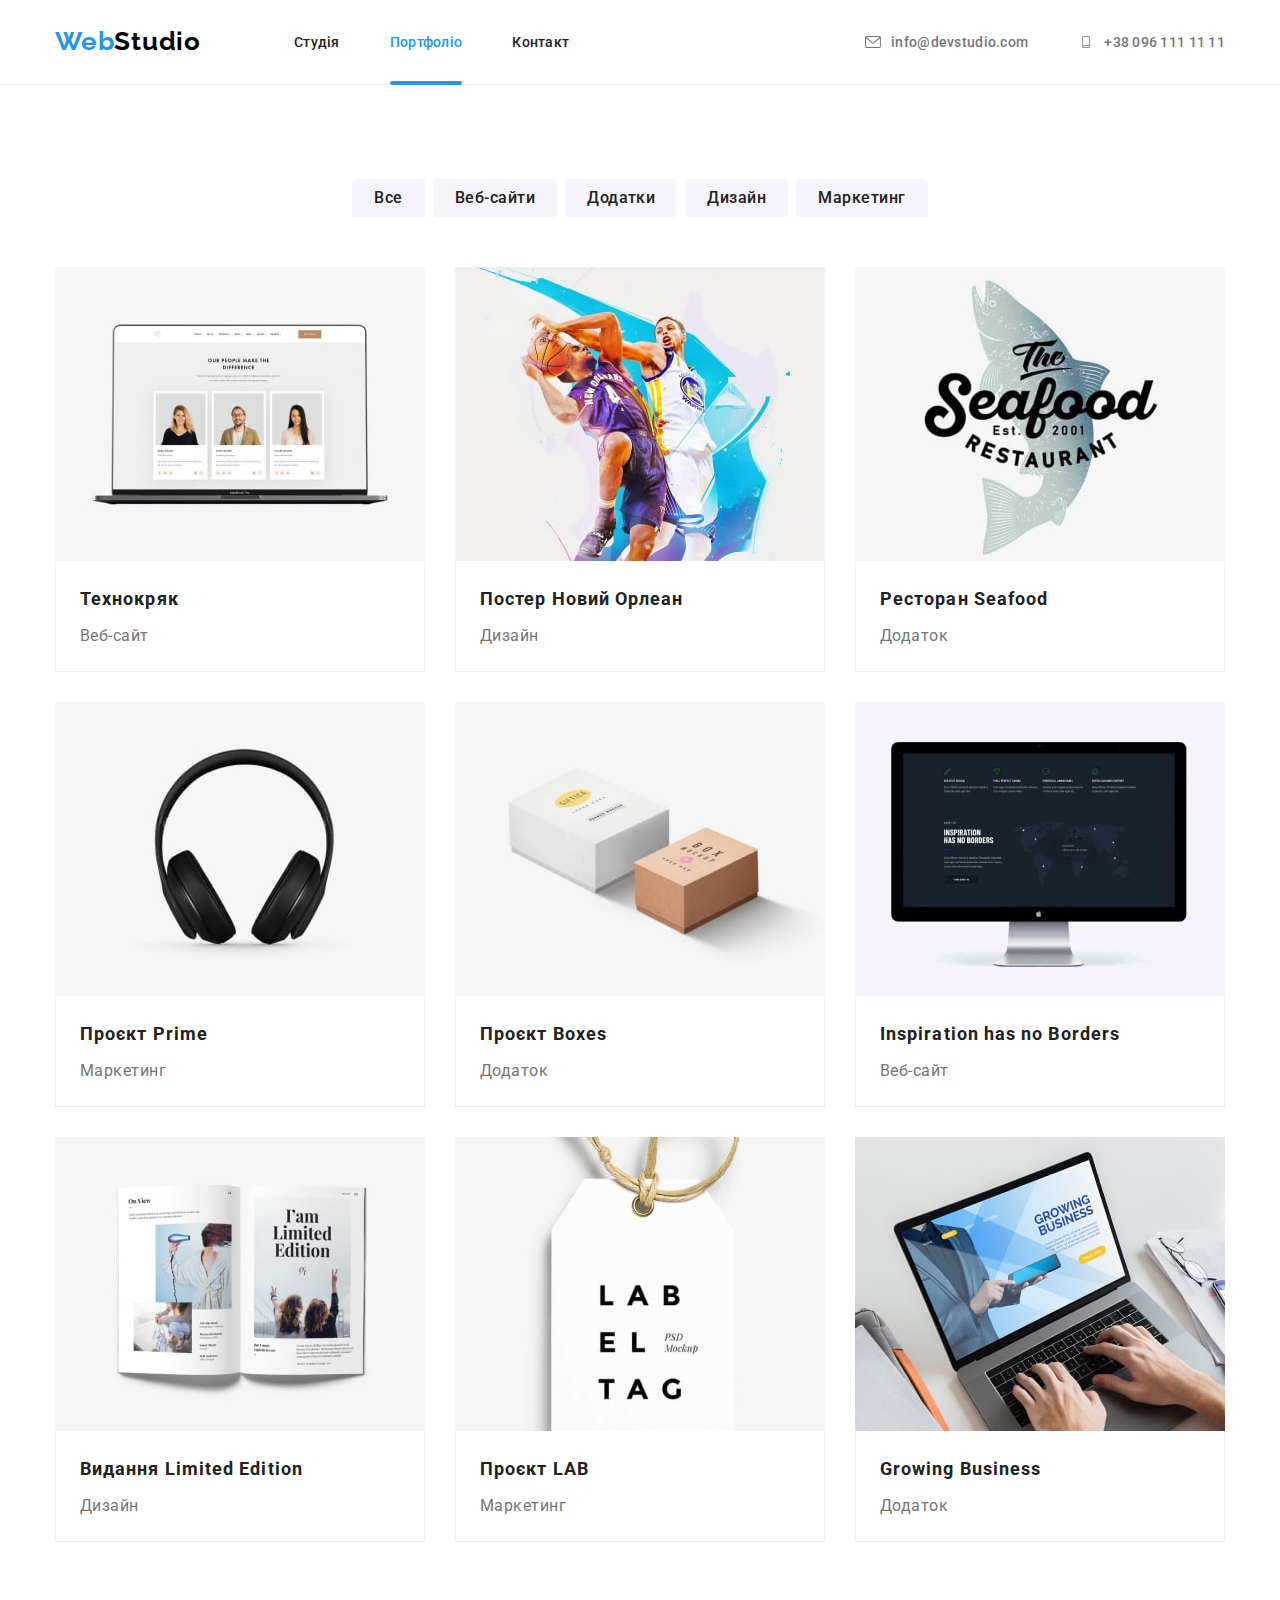
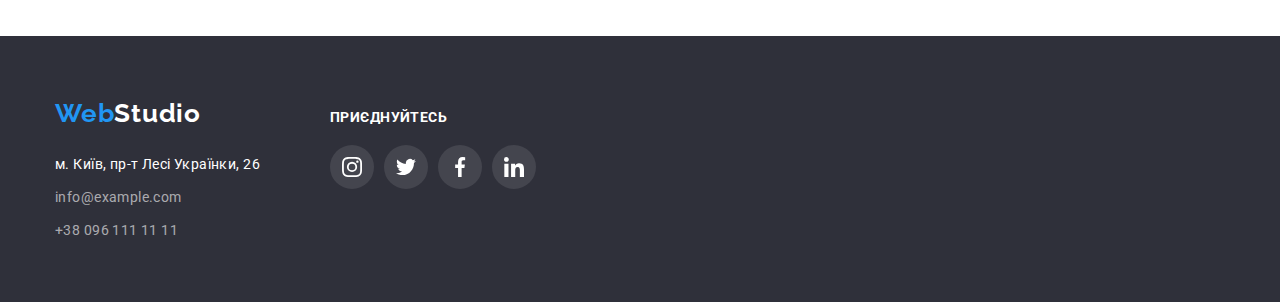
==== portfolio.html @ 0c47aa60 "start" ====
<!DOCTYPE html>
<html lang="ru">
  <head>
    <link rel="preconnect" href="https://fonts.googleapis.com" />
    <link rel="preconnect" href="https://fonts.gstatic.com" crossorigin />
    <link
      href="https://fonts.googleapis.com/css2?family=Raleway:wght@700&family=Roboto:wght@400;500;700;900&display=swap"
      rel="stylesheet"
    />
    <link
      rel="stylesheet"
      href="https://cdnjs.cloudflare.com/ajax/libs/modern-normalize/0.6.0/modern-normalize.min.css"
    />
    <link rel="stylesheet" href="./css/styles.css" />
    <meta charset="UTF-8" />
    <meta http-equiv="X-UA-Compatible" content="IE=edge" />
    <meta name="viewport" content="width=device-width, initial-scale=1.0" />
    <title>Document</title>
  </head>

  <body>
    <header class="header">
      <div class="container flex-for-header">
        <a class="logo" href="./index.html" lang="en">Web<span class="logo-accent">Studio</span></a>
        <nav class="nav">
          <ul class="link-list">
            <li class="link-name"><a class="link-item" href="./index.html">Студія</a></li>
            <li class="link-name">
              <a class="link-item current" href="./portfolio.html">Портфоліо</a>
            </li>
            <li class="link-name"><a class="link-item" href="./">Контакт</a></li>
          </ul>
        </nav>
        <ul class="contact-list">
          <li class="contact-name">
            <a class="contact-item" href="mailto:info@devstudio.com"
              ><svg class="contact-icon" width="16" height="12">
                <use href="./images/icons.svg#icon-envelope"></use></svg
              >info@devstudio.com</a
            >
          </li>
          <li class="contact-name">
            <a class="contact-item" href="tel:+380961111111"
              ><svg class="contact-icon" width="16" height="12">
                <use href="./images/icons.svg#icon-smartphone"></use></svg
              >+38 096 111 11 11</a
            >
          </li>
        </ul>
      </div>
    </header>

    <main>
      <section class="examples">
        <div class="container">
          <h1 class="visually-hidden">Фільтр</h1>

          <ul class="filter-list">
            <li class="filter-item"><button type="button" class="filter-button">Все</button></li>

            <li class="filter-item">
              <button type="button" class="filter-button">Веб-сайти</button>
            </li>

            <li class="filter-item">
              <button type="button" class="filter-button">Додатки</button>
            </li>

            <li class="filter-item"><button type="button" class="filter-button">Дизайн</button></li>

            <li class="filter-item">
              <button type="button" class="filter-button">Маркетинг</button>
            </li>
          </ul>

          <h2 class="examples visually-hidden">Приклади</h2>

          <ul class="examples-list">
            <li class="example-demo">
              <a class="example-demo-link" href="/">
                <div class="thumb-example">
                  <img src="./images/examples/technokriak.jpg" alt="Технокряк" width="370" />
                  <p class="about-example">
                    Технокряк пропонує комплексні рішення з різним рівнем функціоналу та сервісів.
                    Все це дозволить відвідувачу отримати вичерпні відомості про компанію чи
                    приватну особу.
                  </p>
                </div>
                <div class="example-div">
                  <h3 class="example-title">Технокряк</h3>
                  <p class="example-text">Веб-сайт</p>
                </div>
              </a>
            </li>

            <li class="example-demo">
              <a class="example-demo-link" href="/">
                <div class="thumb-example">
                  <img src="./images/examples/poster.jpg" alt="Постер" width="370" />
                  <p class="about-example">
                    Новий Орлеан пропонує комплексні рішення з різним рівнем функціоналу та
                    сервісів. Все це дозволить відвідувачу отримати вичерпні відомості про компанію
                    чи приватну особу.
                  </p>
                </div>
                <div class="example-div">
                  <h3 class="example-title">Постер Новий Орлеан</h3>
                  <p class="example-text">Дизайн</p>
                </div>
              </a>
            </li>

            <li class="example-demo">
              <a class="example-demo-link" href="/">
                <div class="thumb-example">
                  <img src="./images/examples/restaurant.jpg" alt="Ресторан" width="370" />
                  <p class="about-example">
                    Ресторан пропонує комплексні рішення з різним рівнем функціоналу та сервісів.
                    Все це дозволить відвідувачу отримати вичерпні відомості про компанію чи
                    приватну особу.
                  </p>
                </div>
                <div class="example-div">
                  <h3 class="example-title">Ресторан Seafood</h3>
                  <p class="example-text">Додаток</p>
                </div>
              </a>
            </li>

            <li class="example-demo">
              <a class="example-demo-link" href="/">
                <div class="thumb-example">
                  <img src="./images/examples/earphones.jpg" alt="Проект Прайм" width="370" />
                  <p class="about-example">
                    Проєкт Prime пропонує комплексні рішення з різним рівнем функціоналу та
                    сервісів. Все це дозволить відвідувачу отримати вичерпні відомості про компанію
                    чи приватну особу.
                  </p>
                </div>
                <div class="example-div">
                  <h3 class="example-title">Проєкт Prime</h3>
                  <p class="example-text">Маркетинг</p>
                </div>
              </a>
            </li>

            <li class="example-demo">
              <a class="example-demo-link" href="/">
                <div class="thumb-example">
                  <img src="./images/examples/boxes.jpg" alt="Проект Коробочки" width="370" />
                  <p class="about-example">
                    Проєкт Boxes пропонує комплексні рішення з різним рівнем функціоналу та
                    сервісів. Все це дозволить відвідувачу отримати вичерпні відомості про компанію
                    чи приватну особу.
                  </p>
                </div>
                <div class="example-div">
                  <h3 class="example-title">Проєкт Boxes</h3>
                  <p class="example-text">Додаток</p>
                </div>
              </a>
            </li>

            <li class="example-demo">
              <a class="example-demo-link" href="/">
                <div class="thumb-example">
                  <img
                    src="./images/examples/noborders.jpg"
                    alt="Изображение монитора"
                    width="370"
                  />
                  <p class="about-example">
                    Inspiration has no Borders пропонує комплексні рішення з різним рівнем
                    функціоналу та сервісів. Все це дозволить відвідувачу отримати вичерпні
                    відомості про компанію чи приватну особу.
                  </p>
                </div>
                <div class="example-div">
                  <h3 class="example-title">Inspiration has no Borders</h3>
                  <p class="example-text">Веб-сайт</p>
                </div>
              </a>
            </li>

            <li class="example-demo">
              <a class="example-demo-link" href="/">
                <div class="thumb-example">
                  <img src="./images/examples/edition.jpg" alt="Издание" width="370" />
                  <p class="about-example">
                    Видання пропонує комплексні рішення з різним рівнем функціоналу та сервісів. Все
                    це дозволить відвідувачу отримати вичерпні відомості про компанію чи приватну
                    особу.
                  </p>
                </div>
                <div class="example-div">
                  <h3 class="example-title">Видання Limited Edition</h3>
                  <p class="example-text">Дизайн</p>
                </div>
              </a>
            </li>

            <li class="example-demo">
              <a class="example-demo-link" href="/">
                <div class="thumb-example">
                  <img src="./images/examples/lab.jpg" alt="Проект ЛАБ" width="370" />
                  <p class="about-example">
                    Проєкт LAB пропонує комплексні рішення з різним рівнем функціоналу та сервісів.
                    Все це дозволить відвідувачу отримати вичерпні відомості про компанію чи
                    приватну особу.
                  </p>
                </div>
                <div class="example-div">
                  <h3 class="example-title">Проєкт LAB</h3>
                  <p class="example-text">Маркетинг</p>
                </div>
              </a>
            </li>

            <li class="example-demo">
              <a class="example-demo-link" href="/">
                <div class="thumb-example">
                  <img src="./images/examples/growing.jpg" alt="Изображение ноутбука" width="370" />
                  <p class="about-example">
                    Growing Business пропонує комплексні рішення з різним рівнем функціоналу та
                    сервісів. Все це дозволить відвідувачу отримати вичерпні відомості про компанію
                    чи приватну особу.
                  </p>
                </div>
                <div class="example-div">
                  <h3 class="example-title">Growing Business</h3>
                  <p class="example-text">Додаток</p>
                </div>
              </a>
            </li>
          </ul>
        </div>
      </section>
    </main>

    <footer class="footer">
      <div class="container flex-for-footer">
        <div class="footer-with-address">
          <a class="logo footer-logo" href="./index.html" lang="en"
            >Web<span class="footer-logo-accent">Studio</span>
          </a>
          <address class="footer-address">
            <p class="footer-address-text physical">м. Київ, пр-т Лесі Українки, 26</p>
            <ul class="footer-address-list">
              <li class="footer-address-item">
                <a class="footer-address-text mail" href="mailto:info@devstudio.com"
                  >info@example.com</a
                >
              </li>
              <li class="footer-address-item">
                <a class="footer-address-text phone" href="tel:+380961111111">+38 096 111 11 11</a>
              </li>
            </ul>
          </address>
        </div>
        <div class="footer-with-caller">
          <h3 class="footer-caller">Приєднуйтесь</h3>
          <ul class="footer-caller-list">
            <li class="footer-caller-item">
              <a href="" class="footer-caller-link"
                ><svg class="footer-caller-icon" width="20" height="20">
                  <use href="./images/icons.svg#icon-instagram"></use></svg
              ></a>
            </li>
            <li class="footer-caller-item">
              <a href="" class="footer-caller-link"
                ><svg class="footer-caller-icon" width="20" height="20">
                  <use href="./images/icons.svg#icon-twitter"></use></svg
              ></a>
            </li>
            <li class="footer-caller-item">
              <a href="" class="footer-caller-link"
                ><svg class="footer-caller-icon" width="20" height="20">
                  <use href="./images/icons.svg#icon-facebook"></use></svg
              ></a>
            </li>
            <li class="footer-caller-item">
              <a href="" class="footer-caller-link"
                ><svg class="footer-caller-icon" width="20" height="20">
                  <use href="./images/icons.svg#icon-linkedin"></use></svg
              ></a>
            </li>
          </ul>
        </div>
      </div>
    </footer>
  </body>
</html>
---- css/styles.css ----
/* :root спільний для обох сторінок */

:root {
  --primary-text-color: #212121;
  --secondary-text-color: #757575;
  --tertiary-text-color: #ffffff;
  --logo-text-color: #2196f3;
  --accent-color: #000000;
  --active-link-color: #2196f3;
  --active-link-hero-color: #188ce8;
  --footer-address-text-color: #ffffff99;
  --primary-background-color: #ffffff;
  --secondary-background-color: #2f303a;
  --tertiary-background-color: #f5f4fa;
  --primary-border-features: 1px solid #ececec;
  --secondary-border-features: 1px solid #eeeeee;
}

/* body спільний для обох сторінок */

body {
  color: var(--primary-background-color);
  font-family: 'Roboto', sans-serif;
}

h1,
h2,
h3,
h4,
p {
  margin: 0;
  padding: 0;
}

ul,
li {
  margin: 0;
  padding: 0;
  list-style: none;
}

img {
  display: block;
  max-width: 100%;
  height: auto;
}

.visually-hidden {
  position: absolute;
  white-space: nowrap;
  width: 1px;
  height: 1px;
  overflow: hidden;
  border: 0;
  padding: 0;
  clip: rect(0 0 0 0);
  clip-path: inset(50%);
  margin: -1px;
}

/* Загальний контейнер */

.container {
  width: 100%;
  width: 1200px;
  margin: 0 auto;
  padding: 0 15px;
}

/* Header спільний для обох сторінок */

.header {
  border-bottom: var(--primary-border-features);
}

.flex-for-header {
  display: flex;
  align-items: center;
}

.logo {
  font-family: 'Raleway', sans-serif;
  font-weight: 700;
  font-size: 26px;
  line-height: calc(35.96 / 26);
  letter-spacing: 0.03em;
  color: var(--logo-text-color);
  text-decoration: none;
  margin: 0 93px 0 0;
  padding: 24px 0;
}

.logo-accent {
  color: var(--accent-color);
}

.nav {
  margin-right: auto;
  padding: 0;
}

.link-list {
  display: flex;
  align-items: center;
  margin: 0;
  padding: 0;
}

.link-item {
  font-weight: 500;
  font-size: 14px;
  line-height: calc(16 / 14);
  letter-spacing: 0.02em;
  color: var(--primary-text-color);
  text-decoration: none;

  display: block;
  padding-top: 32px;
  padding-bottom: 32px;

  transition: color 250ms cubic-bezier(0.4, 0, 0.2, 1);
}

.link-name {
  position: relative;
}

.link-name:not(:last-child) {
  margin-right: 50px;
}

.link-item:hover,
.link-item:focus {
  color: var(--active-link-color);
}

.link-item.current {
  color: var(--active-link-color);
}

.link-item.current::after {
  content: '';
  position: absolute;
  bottom: -3px;
  left: 0;

  width: 100%;
  height: 4px;
  border-radius: 2px;
  background-color: var(--active-link-color);
}

.contact-list {
  display: flex;
  justify-content: center;
  align-items: center;
}

.contact-icon {
  margin-right: 10px;
  fill: var(--secondary-text-color);
  transition: fill 250ms cubic-bezier(0.4, 0, 0.2, 1);
}

.contact-item {
  display: flex;
  align-items: center;
  justify-content: center;
  font-weight: 500;
  font-size: 14px;
  line-height: calc(16 / 14);
  letter-spacing: 0.02em;
  color: var(--secondary-text-color);
  text-decoration: none;
  transition: color 250ms cubic-bezier(0.4, 0, 0.2, 1);
}

.contact-item:hover,
.contact-item:focus {
  color: var(--active-link-color);
}

.contact-item:hover .contact-icon,
.contact-item:focus .contact-icon {
  fill: currentColor;
}

.contact-name:not(:last-child) {
  margin-right: 50px;
}

/* Сторінка "Студія" */

.hero,
.footer {
  background-color: var(--secondary-background-color);
}

.hero {
  padding: 200px 0;
  margin: auto;
  max-width: 1600px;
  background-image: linear-gradient(rgba(47, 48, 58, 0.4), rgba(47, 48, 58, 0.4)),
    url(../images/bg-hero/bg-hero-img.jpg);
  background-repeat: no-repeat;
  background-position: center;
  background-size: cover;
}

.hero-title {
  margin: 0 auto 30px;

  font-weight: 900;
  font-size: 44px;
  line-height: calc(60 / 44);
  text-align: center;
  letter-spacing: 0.06em;
  text-transform: uppercase;
  color: var(--tertiary-text-color);
}
.hero-button {
  display: flex;

  margin: 0 auto;
  padding: 10px 32px;

  font-family: inherit;
  font-weight: 700;
  font-size: 16px;
  line-height: calc(30 / 16);
  align-items: center;
  text-align: center;
  letter-spacing: 0.06em;
  color: var(--tertiary-text-color);
  background-color: var(--active-link-color);
  cursor: pointer;
  border: transparent;
  border-radius: 4px;

  transition: background-color 250ms cubic-bezier(0.4, 0, 0.2, 1);
}

.hero-button:hover,
.hero-button:focus {
  background-color: var(--active-link-hero-color);
}

.benefits {
  padding-top: 94px;
  margin: 0 auto;
}

.benefit-list {
  display: flex;
  gap: 30px;
}

.benefit-div {
  display: flex;
  align-items: center;
  justify-content: center;
  width: 270px;
  height: 120px;
  background-color: var(--tertiary-background-color);
}

.benefit-title {
  font-weight: 700;
  font-size: 14px;
  line-height: 1.17;
  letter-spacing: 0.03em;
  text-transform: uppercase;
  color: var(--primary-text-color);
  margin-top: 30px;
  margin-bottom: 10px;
}
.benefit-text {
  font-size: 14px;
  line-height: calc(24 / 14);
  letter-spacing: 0.03em;
  color: var(--secondary-text-color);
}
.activities {
  padding: 94px 0;
}

.activities-title {
  font-weight: 700;
  font-size: 36px;
  line-height: calc(42.19 / 36);
  text-align: center;
  letter-spacing: 0.03em;
  color: var(--primary-text-color);

  margin: 0 auto 50px;
}

.activities-list {
  display: flex;
  margin-top: 50px;
  gap: 30px;
}

.activities-thumb {
  position: relative;
}

.activities-text {
  position: absolute;
  bottom: 0;

  display: flex;
  align-items: center;
  justify-content: center;

  font-weight: 700;
  font-size: 14px;
  line-height: calc(16 / 14);
  letter-spacing: 0.03em;
  text-transform: uppercase;
  width: 100%;
  height: 70px;

  color: var(--tertiary-text-color);
  background-color: rgba(47, 48, 58, 0.8);
}

.teem {
  padding: 94px 0;

  background-color: var(--tertiary-background-color);
}
.teem-title,
.clients-title {
  margin: 0 auto 50px;

  font-weight: 700;
  font-size: 36px;
  line-height: calc(42.19 / 36);
  text-align: center;
  letter-spacing: 0.03em;
  color: var(--primary-text-color);
}

.teem-list {
  display: flex;
  justify-content: center;
  gap: 30px;
}

.teem-card {
  background: var(--primary-background-color);
  box-shadow: 0px 1px 3px rgba(0, 0, 0, 0.12), 0px 1px 1px rgba(0, 0, 0, 0.14),
    0px 2px 1px rgba(0, 0, 0, 0.2);
  border-radius: 0px 0px 4px 4px;
}

.teem-member {
  margin-bottom: 10px;

  font-weight: 500;
  font-size: 16px;
  line-height: calc(18.75 / 16);
  text-align: center;
  letter-spacing: 0.03em;
  color: var(--primary-text-color);
}
.teem-member-text {
  font-size: 16px;
  line-height: calc(18.75 / 16);
  text-align: center;
  letter-spacing: 0.03em;
  color: var(--secondary-text-color);
  margin-bottom: 16px;
}

.teem-div {
  padding: 30px 0;
}

.teem-soc-list {
  display: flex;
  justify-content: center;

  gap: 10px;
}

.teem-soc-link {
  display: flex;
  align-items: center;
  justify-content: center;

  width: 44px;
  height: 44px;
  border-radius: 50%;

  transition: background-color 250ms cubic-bezier(0.4, 0, 0.2, 1);
}

.teem-soc-link:hover,
.teem-soc-link:focus {
  background-color: var(--active-link-color);
}

.teem-soc-link:hover .teem-soc-icon,
.teem-soc-link:focus .teem-soc-icon {
  fill: var(--tertiary-text-color);
}

.teem-soc-icon {
  fill: #afb1b8;
  transition: fill 250ms cubic-bezier(0.4, 0, 0.2, 1);
}

.clients {
  padding: 94px 0;
}

.clients-list {
  display: flex;
  justify-content: center;
  align-items: center;

  gap: 30px;
}

.clients-link {
  display: flex;
  align-items: center;
  justify-content: center;
  width: 170px;
  height: 92px;
  background: var(--primary-background-color);
  border: 1px solid #afb1b8;
  border-radius: 4px;
  transition: border 250ms cubic-bezier(0.4, 0, 0.2, 1);
}

.clients-icon {
  fill: #afb1b8;
  transition: fill 250ms cubic-bezier(0.4, 0, 0.2, 1);
}

.clients-link:hover,
.clients-link:focus {
  border: 1px solid var(--active-link-color);
}

.clients-link:hover .clients-icon,
.clients-link:focus .clients-icon {
  fill: var(--active-link-color);
}

.backdrop {
  position: fixed;
  top: 0;
  left: 0;
  width: 100%;
  height: 100%;
  background-color: rgba(0, 0, 0, 0.2);
  opacity: 1;
  visibility: visible;
  transition: opacity 250ms cubic-bezier(0.4, 0, 0.2, 1),
    visibility 250ms cubic-bezier(0.4, 0, 0.2, 1);
}

.backdrop.is-hidden {
  visibility: hidden;
  opacity: 0;
  pointer-events: none;
}

.backdrop.is-hidden .modal {
  transform: translate(-50%, -50%) scale(2);
  opacity: 0;
}

.modal {
  position: absolute;
  top: 50%;
  left: 50%;

  height: 581px;
  width: 528px;

  transform: translate(-50%, -50%) scale(1);
  transition: transform 250ms cubic-bezier(0.4, 0, 0.2, 1),
    opacity 250ms cubic-bezier(0.4, 0, 0.2, 1);

  box-shadow: 0px 1px 3px rgba(0, 0, 0, 0.12), 0px 1px 1px rgba(0, 0, 0, 0.14),
    0px 2px 1px rgba(0, 0, 0, 0.2);
  border-radius: 4px;

  background-color: var(--primary-background-color);
  opacity: 1;
}

.close-button-modal {
  display: flex;
  margin: 8px 8px 0 auto;
  border: 1px solid #0000001a;
  background-color: var(--primary-background-color);

  padding: 10px;
  cursor: pointer;
  border-radius: 50%;
}

/* Строрінка Портфоліо */

.filter-list {
  display: flex;
  justify-content: center;
  margin-bottom: 50px;
  gap: 8px;
}

.filter-button {
  font-family: inherit;
  font-weight: 500;
  font-size: 16px;
  line-height: calc(26 / 16);
  text-align: center;
  letter-spacing: 0.03em;
  color: var(--primary-text-color);
  background-color: var(--tertiary-background-color);
  border: 1px transparent;
  border-radius: 4px;
  cursor: pointer;

  margin: 0 auto;
  padding: 6px 22px;

  transition: background-color 250ms cubic-bezier(0.4, 0, 0.2, 1),
    color 250ms cubic-bezier(0.4, 0, 0.2, 1), box-shadow 250ms cubic-bezier(0.4, 0, 0.2, 1);
}

.filter-button:hover,
.filter-button:focus {
  color: var(--tertiary-text-color);
  background-color: var(--active-link-color);
  box-shadow: 0px 4px 4px rgba(0, 0, 0, 0.25);
}

.examples {
  padding: 94px 0;
}

.thumb-example {
  position: relative;
  overflow: hidden;
}

.about-example {
  position: absolute;
  top: 0;
  left: 0;

  width: 100%;
  height: 100%;
  padding: 63px 24px;

  font-size: 18px;
  line-height: calc(28 / 18);
  letter-spacing: 0.03em;

  color: var(--tertiary-text-color);
  background-color: rgba(33, 150, 243, 0.9);

  transform: translateY(100%);
  transition: transform 250ms cubic-bezier(0.4, 0, 0.2, 1);
  opacity: 0;
}

.example-demo-link:hover .about-example,
.example-demo-link:focus .about-example {
  transform: translateY(0);
  opacity: 1;
}

.example-div {
  padding: 20px 24px;
  border-bottom: var(--secondary-border-features);
  border-left: var(--secondary-border-features);
  border-right: var(--secondary-border-features);
}

.examples-list {
  display: flex;
  flex-wrap: wrap;
  gap: 30px;
}

.example-demo {
  background: var(--primary-background-color);

  flex-basis: calc((100% - 2 * 30px) / 3);
}

.example-demo-link:hover,
.example-demo-link:focus {
  box-shadow: 0px 4px 4px rgba(0, 0, 0, 0.25);
}

.example-demo-link {
  display: block;
  text-decoration: none;
  transition: box-shadow 250ms cubic-bezier(0.4, 0, 0.2, 1);
}

.example-title {
  font-weight: 700;
  font-size: 18px;
  line-height: calc(36 / 18);
  letter-spacing: 0.06em;
  height: 36px;
  color: var(--primary-text-color);
}

.example-text {
  font-size: 16px;
  line-height: calc(30 / 16);
  letter-spacing: 0.03em;
  color: var(--secondary-text-color);
  margin-top: 4px;
}

/* Footer спільний для обох сторінок */

.footer {
  padding: 60px 0;
}

.flex-for-footer {
  display: flex;
  align-items: baseline;
}

.footer-with-address {
  margin-right: 70px;
}

.footer-logo {
  padding: 0;
  margin: 0;
}

.footer-logo-accent {
  color: var(--tertiary-text-color);
}

.footer-address {
  margin-top: 20px;
}

.footer-address-list {
  margin-top: 9px;
}

.footer-address-item:last-child {
  margin-top: 9px;
}

.footer-address-text {
  font-style: normal;
  font-size: 14px;
  line-height: calc(24 / 14);
  letter-spacing: 0.03em;
  color: var(--footer-address-text-color);
  text-decoration: none;
}

.physical {
  color: var(--tertiary-text-color);
}

.footer-caller {
  font-weight: 700;
  font-size: 14px;
  line-height: calc(16 / 14);
  letter-spacing: 0.03em;
  text-transform: uppercase;
  color: var(--tertiary-text-color);

  margin-bottom: 20px;
}

.footer-caller-list {
  display: flex;
  justify-content: center;

  gap: 10px;
}

.footer-caller-link {
  display: flex;
  align-items: center;
  justify-content: center;

  width: 44px;
  height: 44px;
  border-radius: 50%;
  background-color: #ffffff1a;

  transition: background-color 250ms cubic-bezier(0.4, 0, 0.2, 1);
}

.footer-caller-link:hover,
.footer-caller-link:focus {
  background-color: var(--active-link-color);
}

.footer-caller-icon {
  fill: var(--tertiary-text-color);
}
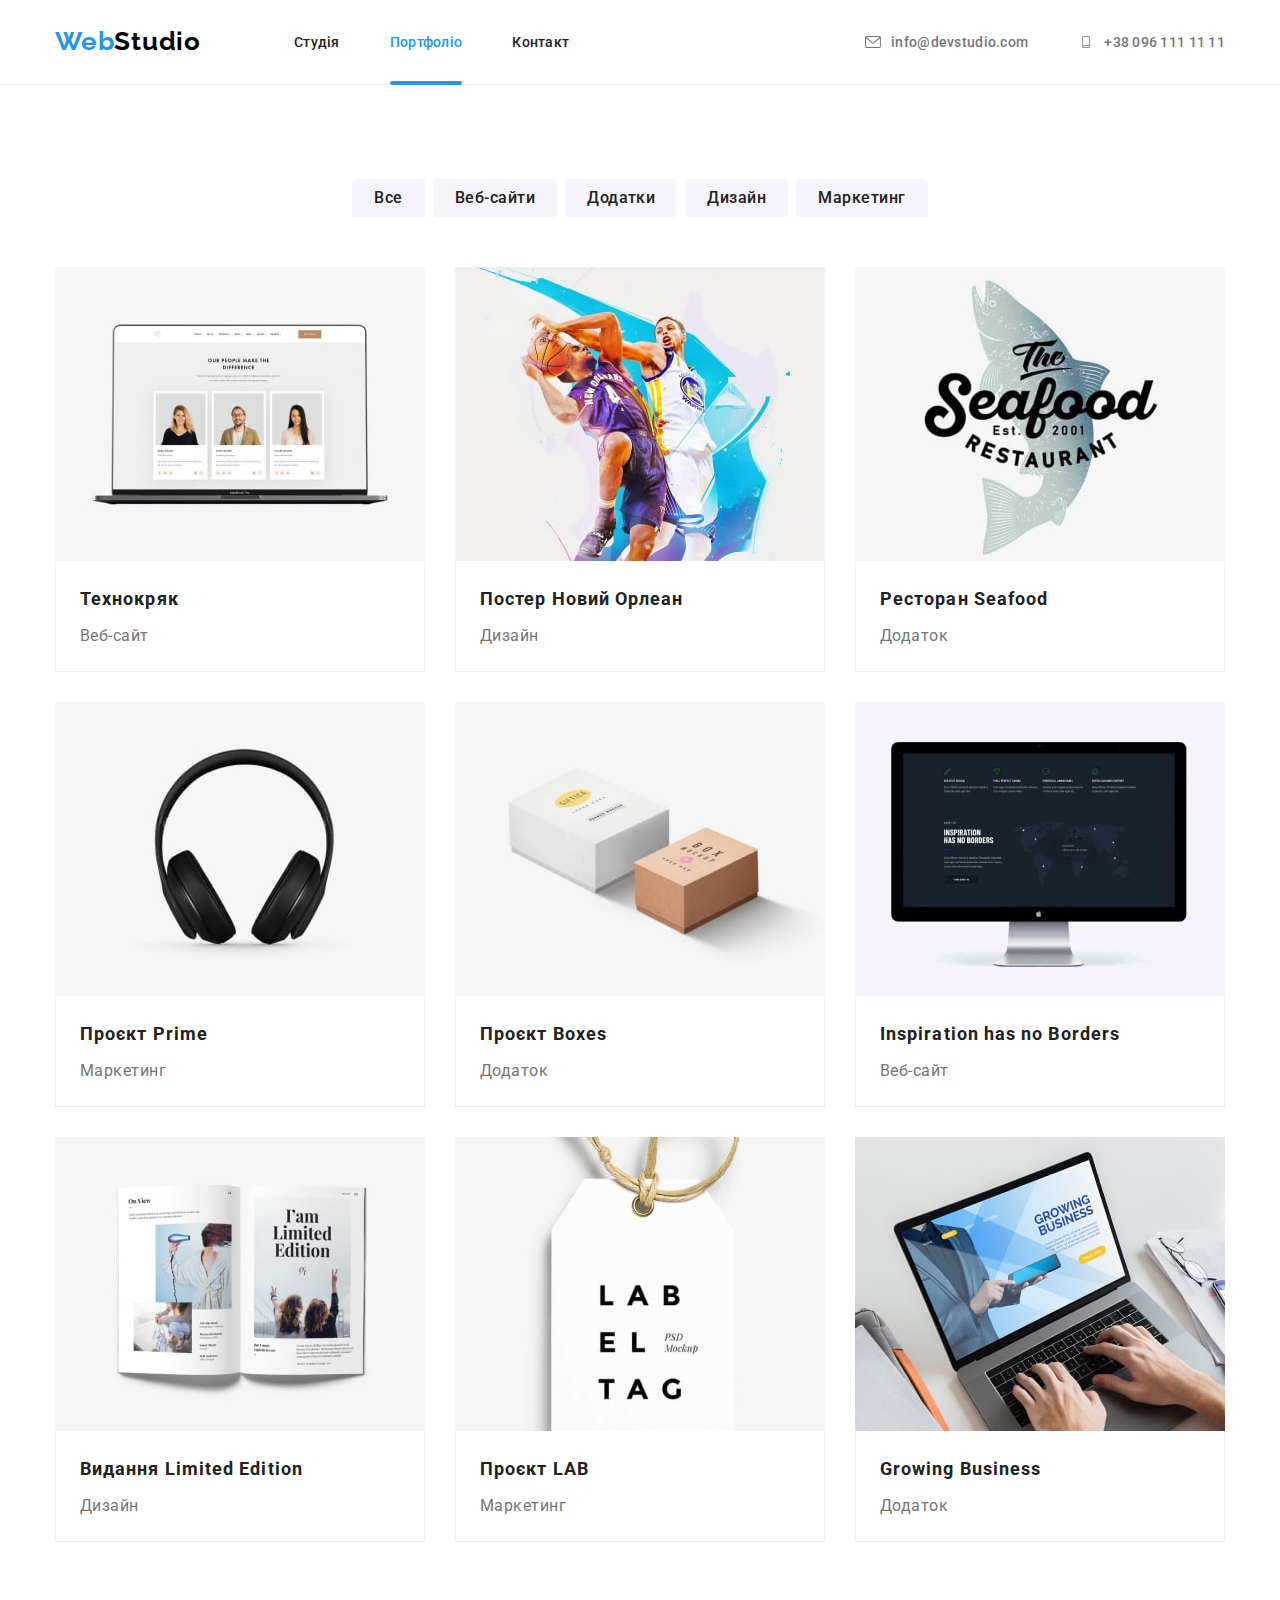
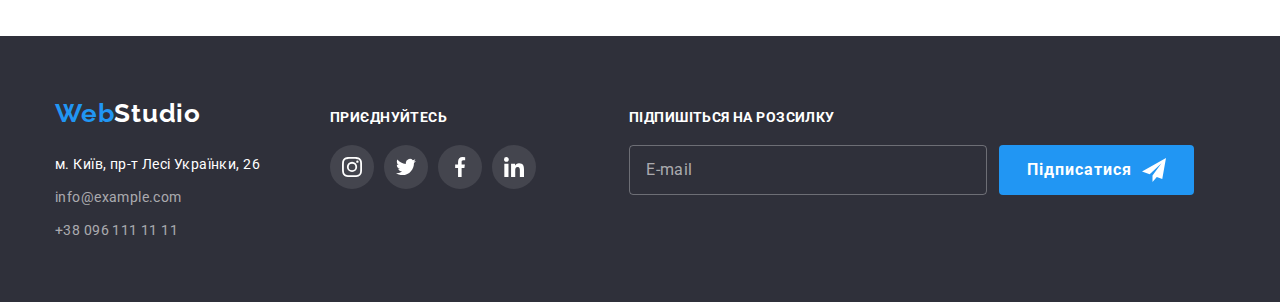
==== commit 449af91a: "footer to portfolio added" ====
--- a/portfolio.html
+++ b/portfolio.html
@@ -286,6 +286,28 @@
             </li>
           </ul>
         </div>
+
+        <div class="footer-with-subscription">
+          <h3 class="footer-caller">Підпишіться на розсилку</h3>
+          <form class="user-email-form">
+            <div class="user-email-div">
+              <label for="user_email"></label>
+              <input
+                class="subcription-email"
+                type="email"
+                name="email"
+                id="user_email"
+                placeholder="E-mail"
+              />
+              <button type="submit" class="subscription-btn">
+                Підписатися
+                <svg class="send-icon" width="24" height="24">
+                  <use href="./images/icons.svg#icon-icon-send-airplane"></use>
+                </svg>
+              </button>
+            </div>
+          </form>
+        </div>
       </div>
     </footer>
   </body>
--- a/css/styles.css
+++ b/css/styles.css
@@ -19,7 +19,6 @@
 /* body спільний для обох сторінок */
 
 body {
-  color: var(--primary-background-color);
   font-family: 'Roboto', sans-serif;
 }
 
@@ -58,6 +57,13 @@
   margin: -1px;
 }
 
+input,
+textarea {
+  margin: 0;
+  padding: 0;
+  outline: none;
+}
+
 /* Загальний контейнер */
 
 .container {
@@ -506,6 +512,180 @@
   border-radius: 50%;
 }
 
+.close-button-icon {
+  transition: fill 250ms cubic-bezier(0.4, 0, 0.2, 1);
+}
+
+.close-button-icon:hover,
+.close-button-icon:focus {
+  fill: var(--active-link-color);
+}
+
+.modal-title {
+  font-weight: 700;
+  font-size: 20px;
+  line-height: calc(23 / 20);
+  text-align: center;
+  letter-spacing: 0.03em;
+  margin-bottom: 12px;
+
+  color: var(--primary-text-color);
+}
+
+.modal-form {
+  width: 448px;
+  margin-left: auto;
+  margin-right: auto;
+  padding: 0;
+}
+
+.form-div {
+  display: flex;
+  flex-direction: column;
+
+  position: relative;
+}
+
+.user-icon {
+  position: absolute;
+  bottom: 22px;
+  left: 12px;
+  transition: fill 250ms cubic-bezier(0.4, 0, 0.2, 1);
+}
+
+.form-input:focus + .user-icon,
+.form-input:hover + .user-icon {
+  fill: var(--active-link-color);
+}
+
+.form-input:focus,
+.form-input:hover {
+  border-color: var(--active-link-color);
+}
+
+.user-comment:focus,
+.user-comment:hover {
+  border-color: var(--active-link-color);
+}
+
+.form-div label {
+  margin-bottom: 4px;
+  font-size: 12px;
+  line-height: calc(14 / 12);
+  letter-spacing: 0.01em;
+
+  color: var(--secondary-text-color);
+}
+
+.form-div input {
+  margin-bottom: 10px;
+  padding: 12px 42px;
+  border: 1px solid rgba(33, 33, 33, 0.2);
+  border-radius: 4px;
+  height: 40px;
+  cursor: pointer;
+  transition: border-color 250ms cubic-bezier(0.4, 0, 0.2, 1);
+}
+
+.form-div textarea {
+  padding: 12px 16px;
+  border: 1px solid rgba(33, 33, 33, 0.2);
+  border-radius: 4px;
+  cursor: pointer;
+  transition: border-color 250ms cubic-bezier(0.4, 0, 0.2, 1);
+}
+
+.form-div textarea::placeholder {
+  font-size: 12px;
+  line-height: calc(14 / 12);
+  letter-spacing: 0.01em;
+  color: rgba(117, 117, 117, 0.5);
+}
+
+.check-box-div {
+  display: flex;
+  justify-content: center;
+  align-items: center;
+  margin: 20px 0 30px;
+
+  position: relative;
+}
+
+.check-box-div label {
+  font-size: 14px;
+  line-height: calc(24 / 14);
+  letter-spacing: 0.03em;
+  margin-left: 7px;
+
+  color: var(--secondary-text-color);
+}
+
+.terms {
+  text-decoration: none;
+}
+
+.terms-text {
+  color: var(--active-link-color);
+  text-decoration-line: underline;
+}
+
+.check-box {
+  position: absolute;
+  width: 1px;
+  height: 1px;
+  margin: -1px;
+  border: 0;
+  padding: 0;
+  clip: rect(0 0 0 0);
+  overflow: hidden;
+}
+
+.icon-div {
+  background-color: var(--primary-background-color);
+
+  width: 16px;
+  height: 15px;
+
+  border: 2px solid var(--accent-color);
+  border-radius: 2px;
+}
+
+.check-box:checked + .icon-div {
+  background-color: var(--active-link-color);
+  border: 1px solid var(--active-link-color);
+}
+
+.check-box:focus + .icon-div {
+  background-color: var(--active-link-color);
+  border-color: var(--active-link-color);
+}
+
+.check-icon2 {
+  position: absolute;
+  fill: transparent;
+  top: 4px;
+  left: 20px;
+}
+
+.agreement-btn {
+  display: flex;
+  margin: 0 auto;
+  padding: 10px 52px;
+  font-family: inherit;
+  font-weight: 700;
+  font-size: 16px;
+  line-height: calc(30 / 16);
+  align-items: center;
+  text-align: center;
+  letter-spacing: 0.06em;
+
+  color: var(--tertiary-text-color);
+  background-color: var(--active-link-color);
+  cursor: pointer;
+  border: transparent;
+  border-radius: 4px;
+}
+
 /* Строрінка Портфоліо */
 
 .filter-list {
@@ -674,6 +854,10 @@
   color: var(--tertiary-text-color);
 }
 
+.footer-with-caller {
+  margin-right: 93px;
+}
+
 .footer-caller {
   font-weight: 700;
   font-size: 14px;
@@ -713,3 +897,48 @@
 .footer-caller-icon {
   fill: var(--tertiary-text-color);
 }
+
+.user-email-div {
+  display: flex;
+}
+
+.user-email-div input {
+  padding: 15px 16px;
+  margin-right: 12px;
+  background-color: transparent;
+  width: 358px;
+  border: 1px solid rgba(255, 255, 255, 0.3);
+  border-radius: 4px;
+  color: var(--tertiary-text-color);
+}
+
+.user-email-div input::placeholder {
+  font-size: 16px;
+  line-height: calc(20 / 16);
+  letter-spacing: 0.03em;
+
+  color: rgba(255, 255, 255, 0.6);
+}
+
+.subscription-btn {
+  display: flex;
+  margin: 0 auto;
+  padding: 10px 28px;
+  font-family: inherit;
+  font-weight: 700;
+  font-size: 16px;
+  line-height: calc(30 / 16);
+  align-items: center;
+  text-align: center;
+  letter-spacing: 0.06em;
+
+  color: var(--tertiary-text-color);
+  background-color: var(--active-link-color);
+  cursor: pointer;
+  border: transparent;
+  border-radius: 4px;
+}
+
+.send-icon {
+  margin-left: 10px;
+}
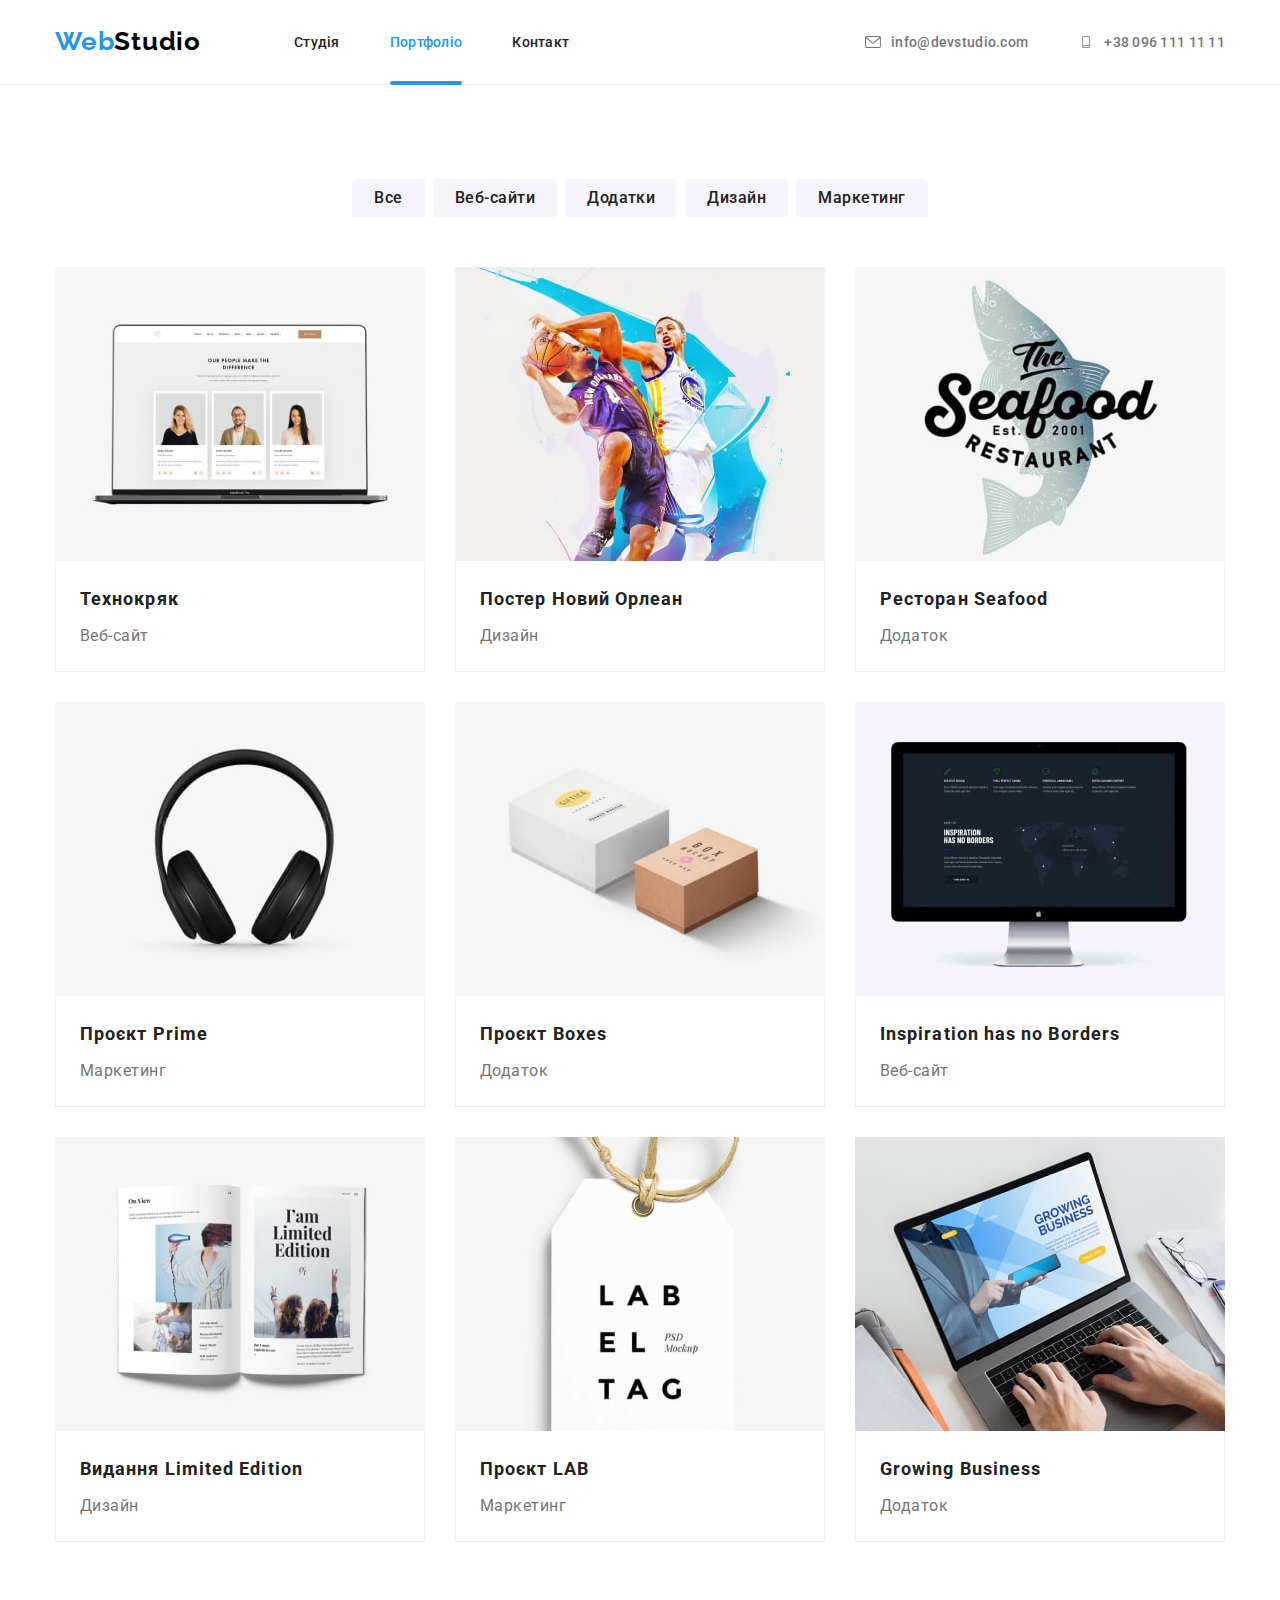
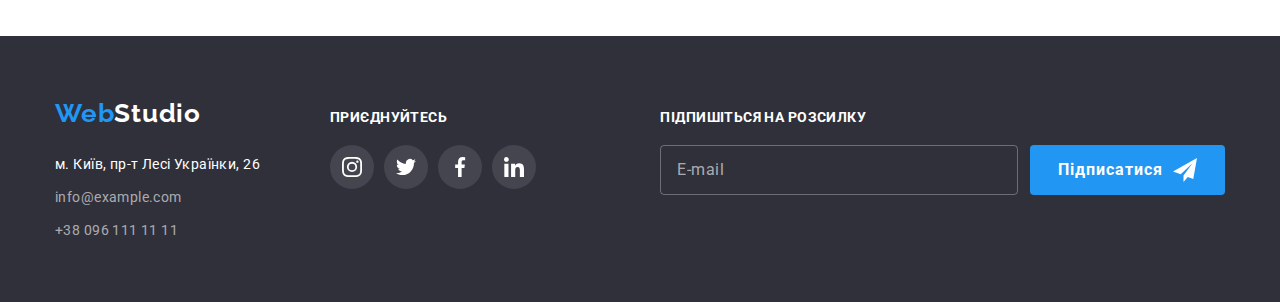
==== commit 6018213d: "thank you mentor" ====
--- a/portfolio.html
+++ b/portfolio.html
@@ -291,7 +291,6 @@
           <h3 class="footer-caller">Підпишіться на розсилку</h3>
           <form class="user-email-form">
             <div class="user-email-div">
-              <label for="user_email"></label>
               <input
                 class="subcription-email"
                 type="email"
--- a/css/styles.css
+++ b/css/styles.css
@@ -485,6 +485,7 @@
   position: absolute;
   top: 50%;
   left: 50%;
+  padding: 40px;
 
   height: 581px;
   width: 528px;
@@ -502,22 +503,29 @@
 }
 
 .close-button-modal {
-  display: flex;
-  margin: 8px 8px 0 auto;
+  position: absolute;
+  right: 8px;
+  top: 8px;
+  width: 30px;
+  height: 30px;
   border: 1px solid #0000001a;
-  background-color: var(--primary-background-color);
-
-  padding: 10px;
+  border-radius: 50%;
+  outline: none;
+
+  background-color: transparent;
+
   cursor: pointer;
-  border-radius: 50%;
+  transition: fill 250ms cubic-bezier(0.4, 0, 0.2, 1);
 }
 
 .close-button-icon {
+  fill: var(--accent-color);
   transition: fill 250ms cubic-bezier(0.4, 0, 0.2, 1);
-}
-
-.close-button-icon:hover,
-.close-button-icon:focus {
+  outline: none;
+}
+
+.close-button-modal:focus .close-button-icon,
+.close-button-modal:hover .close-button-icon {
   fill: var(--active-link-color);
 }
 
@@ -530,13 +538,6 @@
   margin-bottom: 12px;
 
   color: var(--primary-text-color);
-}
-
-.modal-form {
-  width: 448px;
-  margin-left: auto;
-  margin-right: auto;
-  padding: 0;
 }
 
 .form-div {
@@ -588,11 +589,13 @@
 }
 
 .form-div textarea {
+  height: 120px;
   padding: 12px 16px;
   border: 1px solid rgba(33, 33, 33, 0.2);
   border-radius: 4px;
   cursor: pointer;
   transition: border-color 250ms cubic-bezier(0.4, 0, 0.2, 1);
+  resize: none;
 }
 
 .form-div textarea::placeholder {
@@ -607,17 +610,50 @@
   justify-content: center;
   align-items: center;
   margin: 20px 0 30px;
-
-  position: relative;
 }
 
 .check-box-div label {
+  display: flex;
+  align-items: center;
+
   font-size: 14px;
   line-height: calc(24 / 14);
   letter-spacing: 0.03em;
-  margin-left: 7px;
 
   color: var(--secondary-text-color);
+}
+
+.chech-span {
+  width: 16px;
+  height: 15px;
+  margin-right: 7px;
+
+  border: 2px solid var(--accent-color);
+  border-radius: 2px;
+  display: flex;
+  justify-content: center;
+  align-items: center;
+
+  transition: background-color 250ms cubic-bezier(0.4, 0, 0.2, 1),
+    border 250ms cubic-bezier(0.4, 0, 0.2, 1);
+}
+
+.check-icon {
+  fill: transparent;
+  transition: fill 250ms cubic-bezier(0.4, 0, 0.2, 1);
+}
+
+.check-box:checked + label .chech-span {
+  background-color: var(--active-link-color);
+  border: none;
+}
+
+.check-box:checked + label .check-icon {
+  fill: var(--tertiary-text-color);
+}
+
+.check-box:focus + label .chech-span {
+  border-color: var(--active-link-color);
 }
 
 .terms {
@@ -629,47 +665,9 @@
   text-decoration-line: underline;
 }
 
-.check-box {
-  position: absolute;
-  width: 1px;
-  height: 1px;
-  margin: -1px;
-  border: 0;
-  padding: 0;
-  clip: rect(0 0 0 0);
-  overflow: hidden;
-}
-
-.icon-div {
-  background-color: var(--primary-background-color);
-
-  width: 16px;
-  height: 15px;
-
-  border: 2px solid var(--accent-color);
-  border-radius: 2px;
-}
-
-.check-box:checked + .icon-div {
-  background-color: var(--active-link-color);
-  border: 1px solid var(--active-link-color);
-}
-
-.check-box:focus + .icon-div {
-  background-color: var(--active-link-color);
-  border-color: var(--active-link-color);
-}
-
-.check-icon2 {
-  position: absolute;
-  fill: transparent;
-  top: 4px;
-  left: 20px;
-}
-
 .agreement-btn {
   display: flex;
-  margin: 0 auto;
+  margin: auto;
   padding: 10px 52px;
   font-family: inherit;
   font-weight: 700;
@@ -854,10 +852,6 @@
   color: var(--tertiary-text-color);
 }
 
-.footer-with-caller {
-  margin-right: 93px;
-}
-
 .footer-caller {
   font-weight: 700;
   font-size: 14px;
@@ -898,8 +892,13 @@
   fill: var(--tertiary-text-color);
 }
 
+.footer-with-subscription {
+  margin-left: auto;
+}
+
 .user-email-div {
   display: flex;
+  justify-content: end;
 }
 
 .user-email-div input {
@@ -922,7 +921,6 @@
 
 .subscription-btn {
   display: flex;
-  margin: 0 auto;
   padding: 10px 28px;
   font-family: inherit;
   font-weight: 700;
